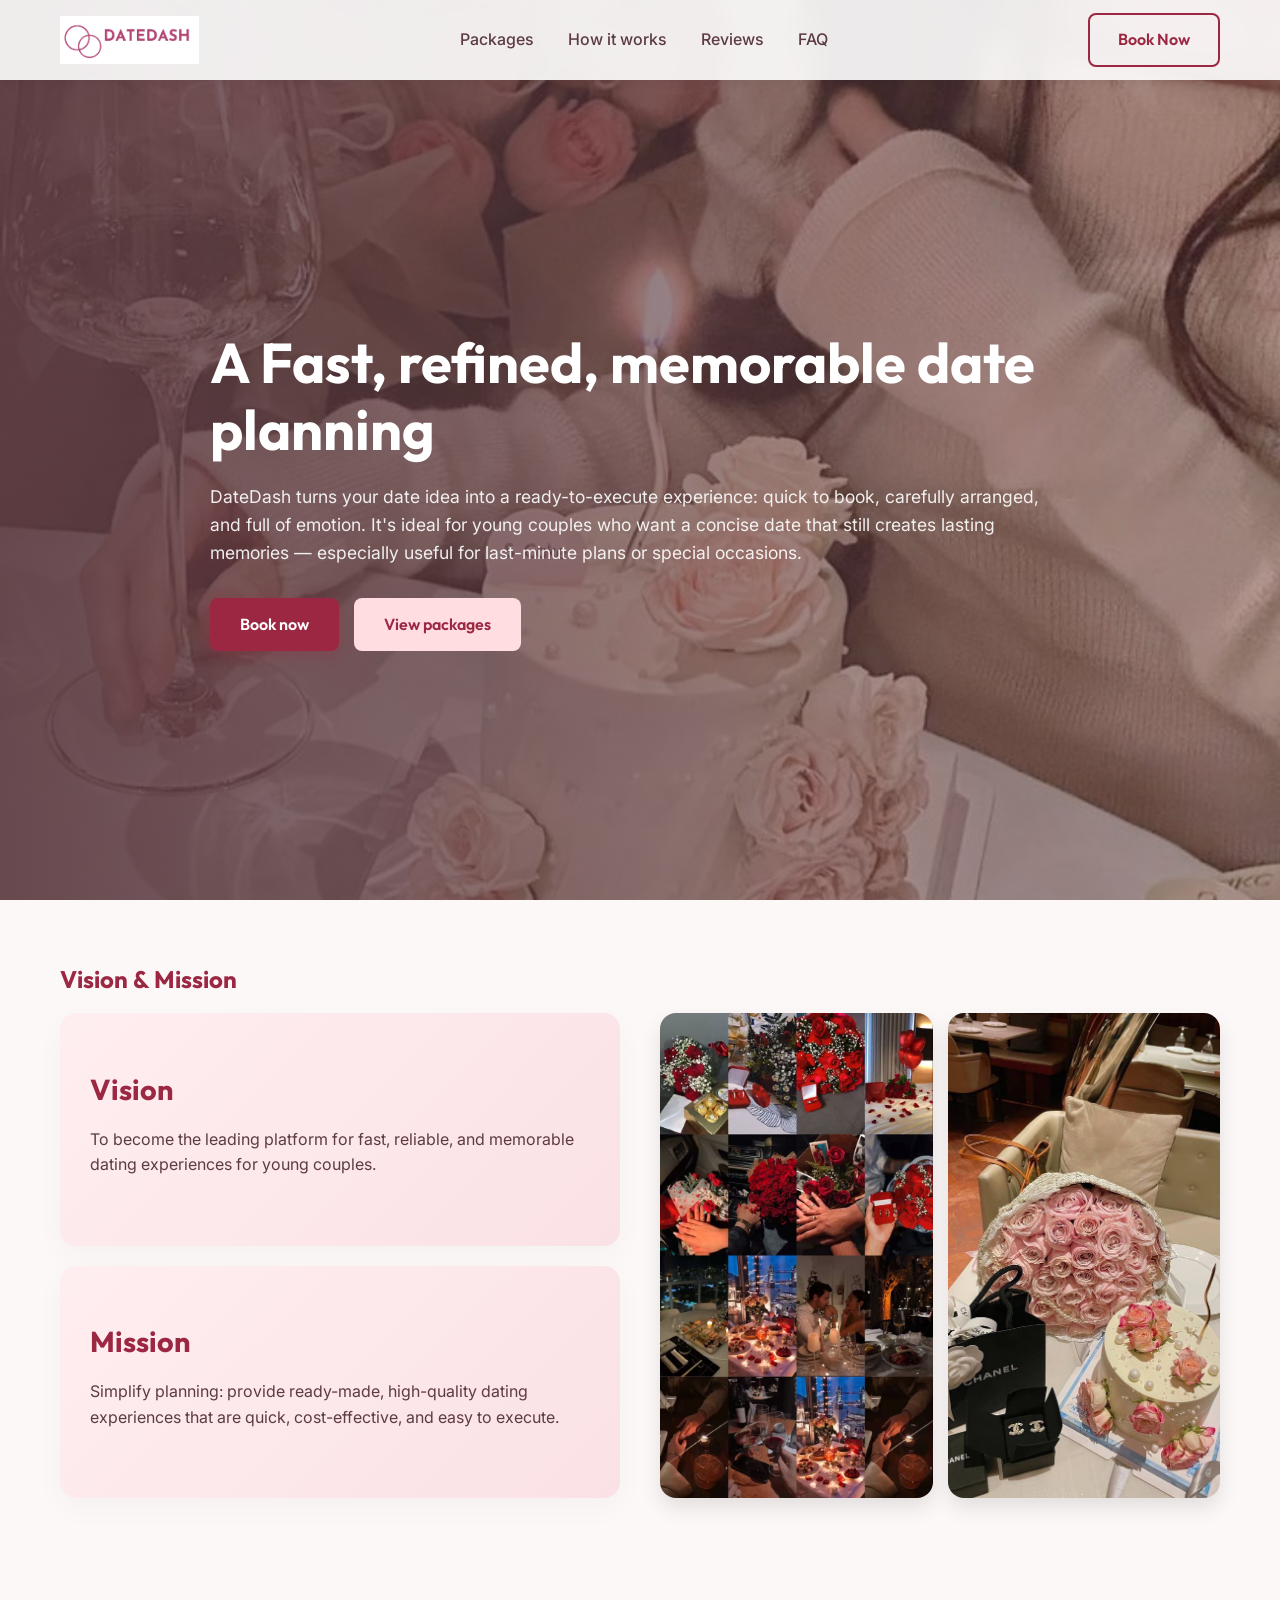
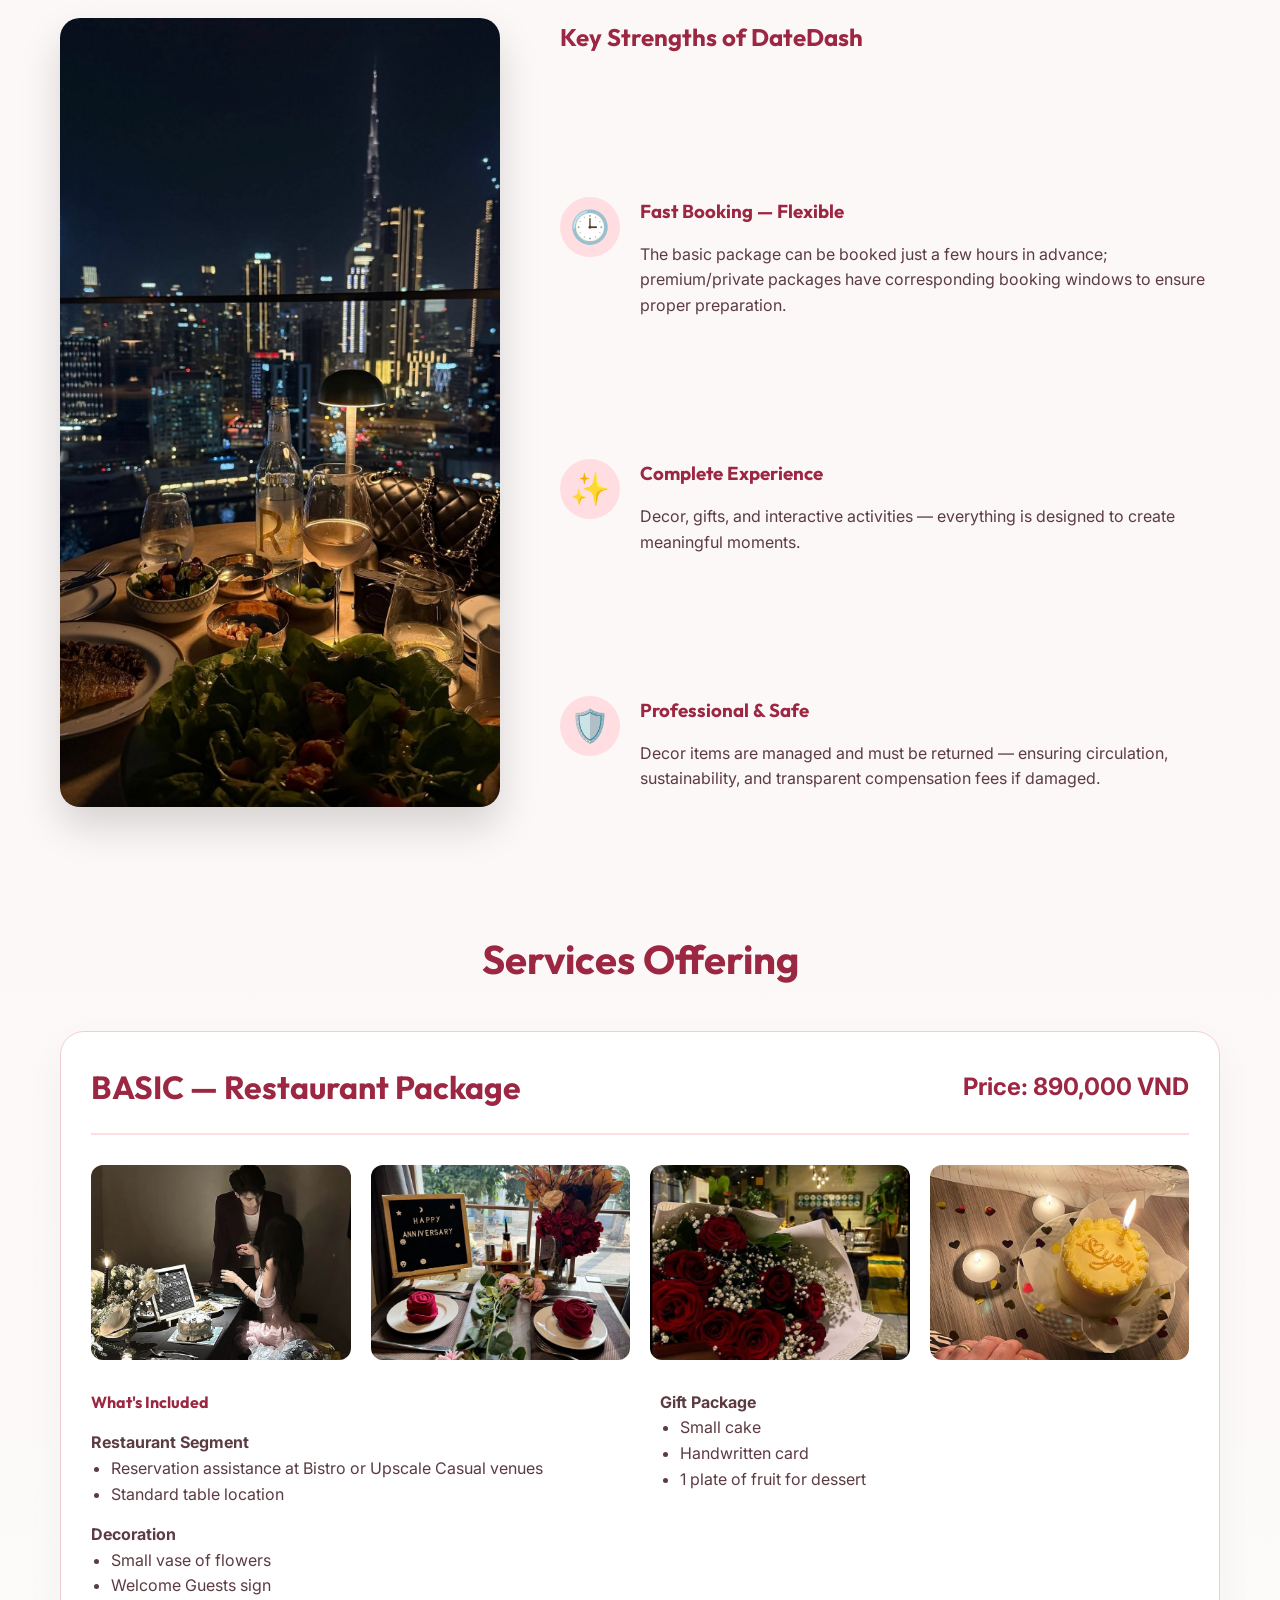
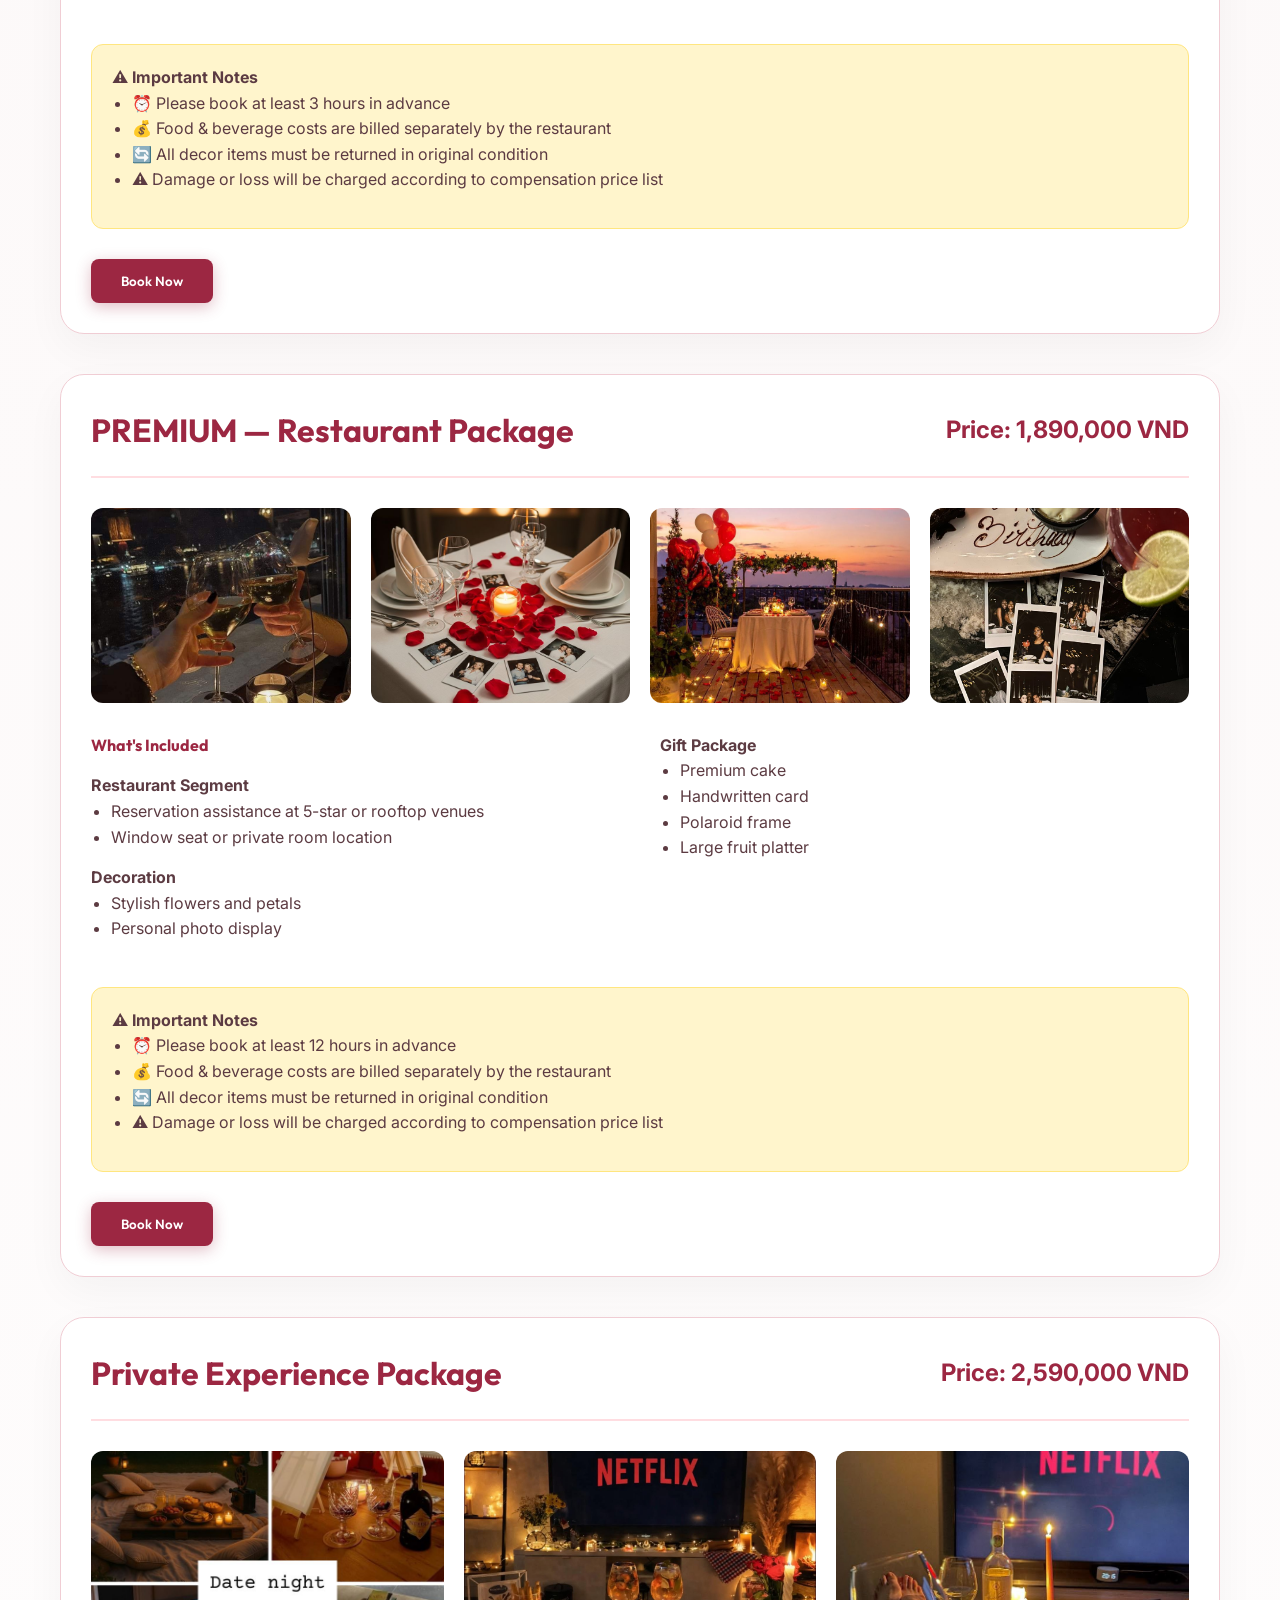
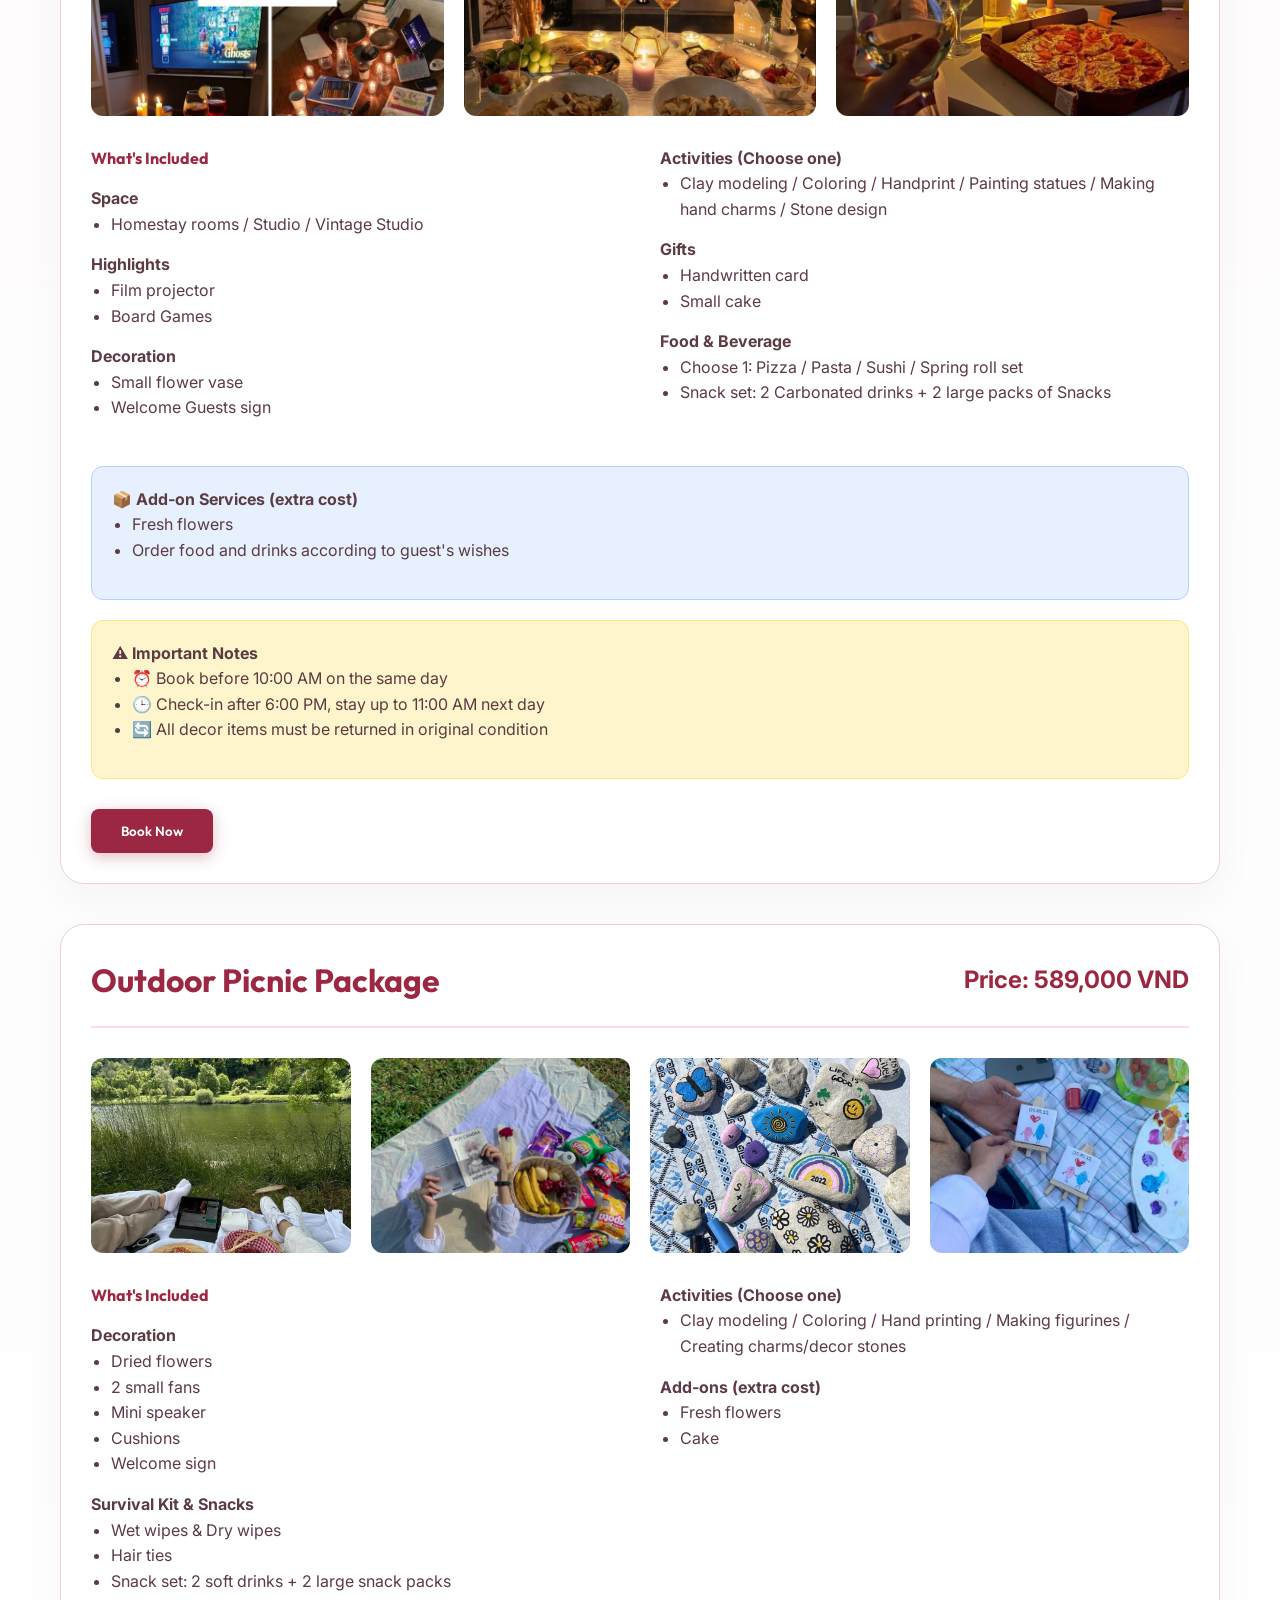
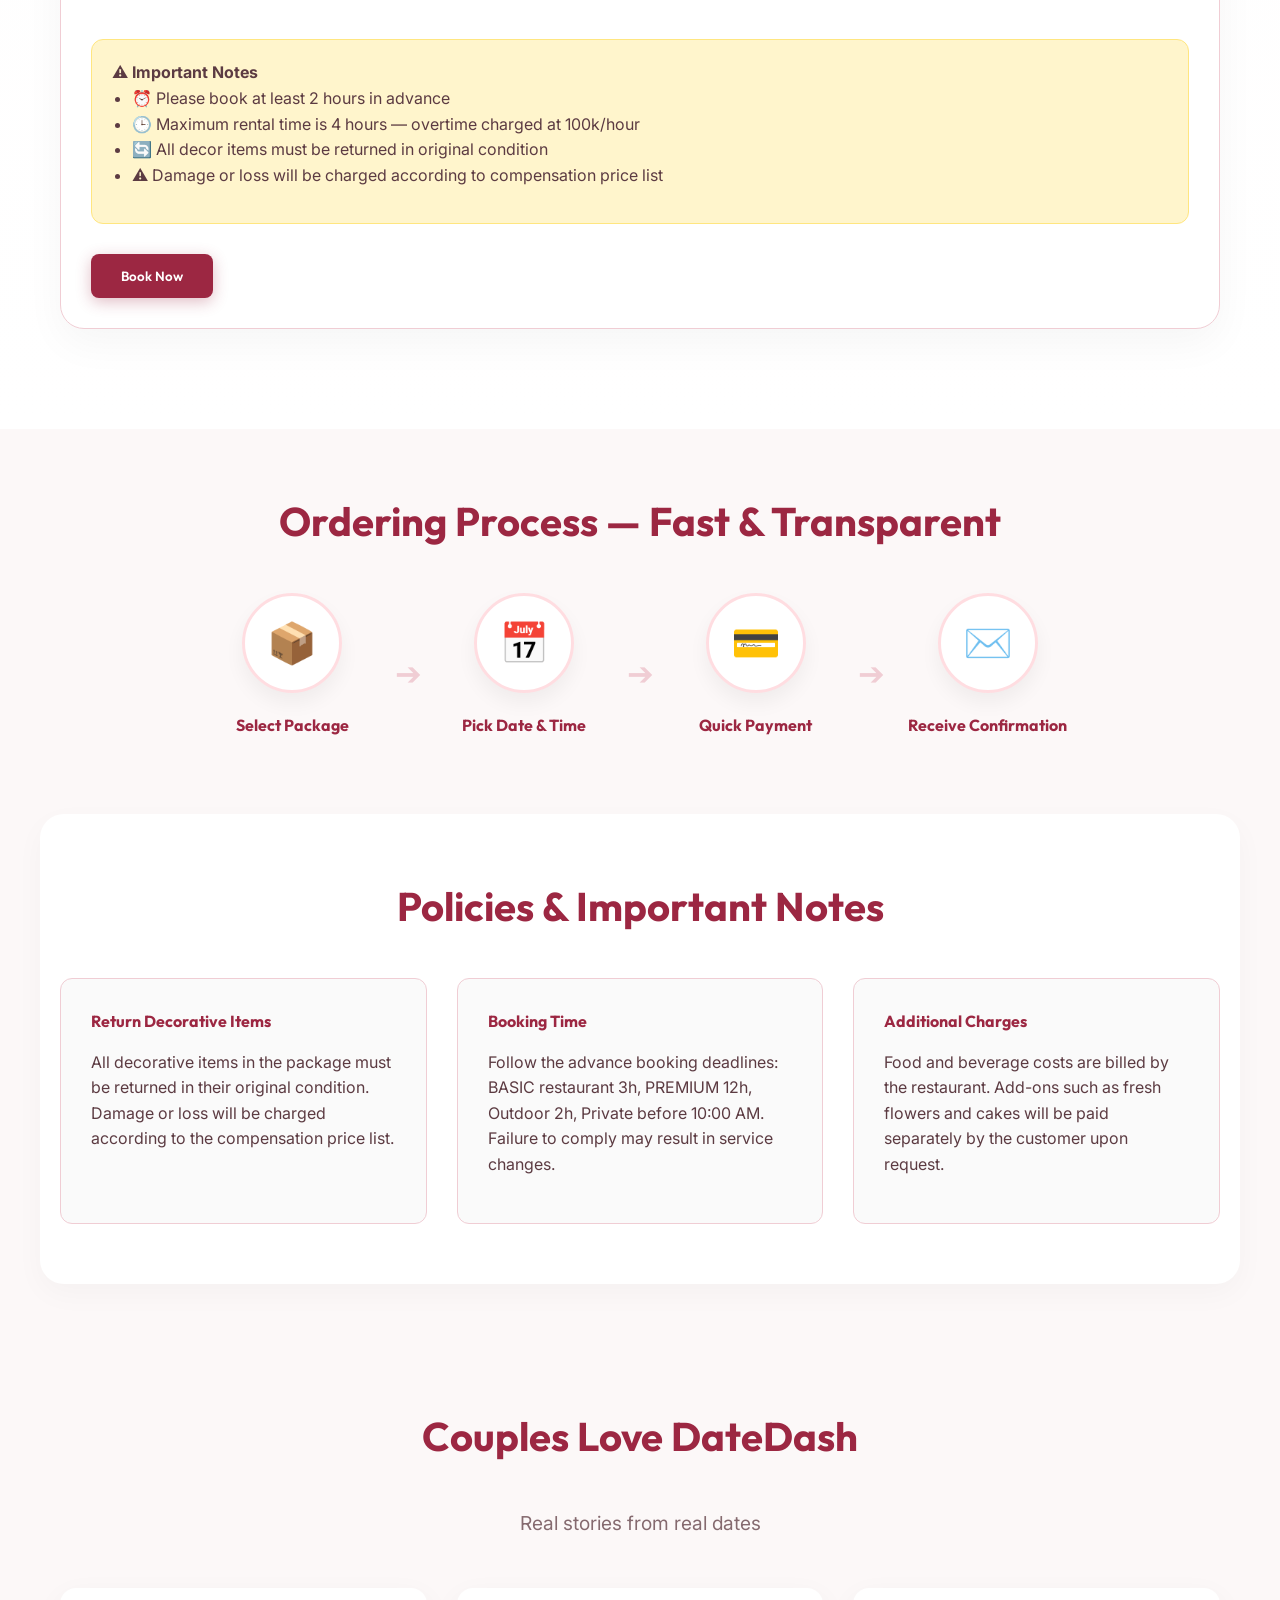
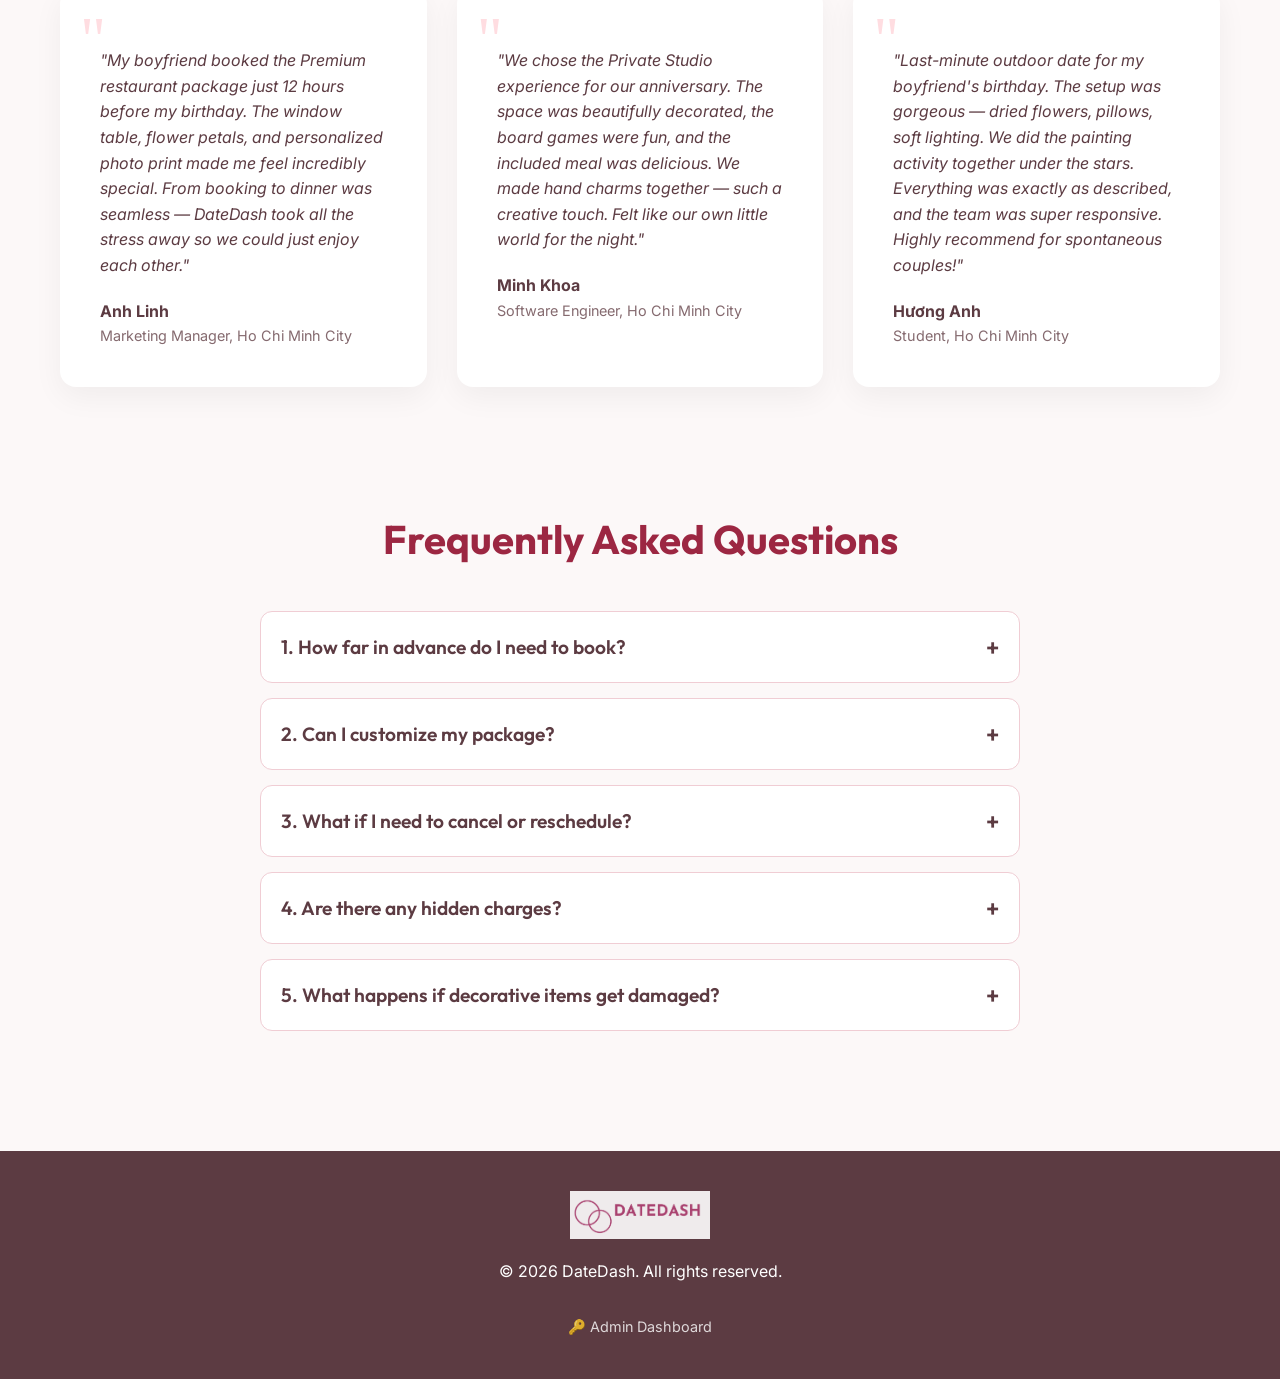
==== admin.html @ a86f118a "Khởi tạo dự án DateDash và cấu hình bảo mật Admin" ====
<!DOCTYPE html>
<html lang="en">
<head>
    <meta charset="UTF-8">
    <meta name="viewport" content="width=device-width, initial-scale=1.0">
    <title>DateDash Admin Dashboard</title>
    <link href="https://fonts.googleapis.com/css2?family=Inter:wght@400;500;600;700&display=swap" rel="stylesheet">
    <link rel="stylesheet" href="admin.css">
    <!-- Password Gate Script - Chạy trước khi render trang -->
    <script>
        (function() {
            const ADMIN_PASSWORD = 'datedash2026';
            const SESSION_KEY = 'dd_admin_auth';
            if (sessionStorage.getItem(SESSION_KEY) !== 'true') {
                const input = prompt('🔑 Nhập mật khẩu Admin:');
                if (input !== ADMIN_PASSWORD) {
                    document.write('<style>body{display:none}</style>');
                    alert('❌ Sai mật khẩu. Truy cập bị từ chối.');
                    window.location.replace('index.html');
                } else {
                    sessionStorage.setItem(SESSION_KEY, 'true');
                }
            }
        })();
    </script>
</head>
<body>

    <!-- Sidebar -->
    <aside class="sidebar">
        <div class="sidebar-header">
            <a href="index.html" style="text-decoration: none; color: inherit; display: flex; align-items: center; gap: 10px;">
                <img src="images/Logo.png" alt="DateDash Logo">
            </a>
        </div>
        <nav class="nav-menu">
            <a href="#" class="nav-item active">📊 Dashboard</a>
            <a href="#" class="nav-item">📅 Bookings</a>
            <a href="#" class="nav-item">🎁 Packages</a>
            <a href="#" class="nav-item">👥 Customers</a>
            <a href="#" class="nav-item">⚙️ Settings</a>
        </nav>
    </aside>

    <!-- Main Wrapper -->
    <main class="main-wrapper">
        <!-- Topbar -->
        <header class="topbar">
            <div class="page-title">Dashboard Overview</div>
            <div class="user-profile">
                <div class="avatar">A</div>
                <span>Admin User</span>
            </div>
        </header>

        <!-- Content -->
        <div class="content">
            <!-- Stats -->
            <div class="stats-grid">
                <div class="stat-card">
                    <div class="stat-title">Total Bookings</div>
                    <div class="stat-value">124</div>
                    <div class="stat-trend">↑ 12% from last month</div>
                </div>
                <div class="stat-card">
                    <div class="stat-title">Revenue (MTD)</div>
                    <div class="stat-value">145.5M ₫</div>
                    <div class="stat-trend">↑ 8% from last month</div>
                </div>
                <div class="stat-card">
                    <div class="stat-title">Pending Requests</div>
                    <div class="stat-value">5</div>
                    <div class="stat-trend" style="color: var(--warning);">Needs attention</div>
                </div>
            </div>

            <!-- Recent Bookings Table -->
            <div class="card">
                <div class="card-header">
                    <h3>Recent Booking Requests</h3>
                    <button class="btn btn-primary">Export CSV</button>
                </div>
                <div class="table-responsive">
                    <table>
                        <thead>
                            <tr>
                                <th>ID</th>
                                <th>Customer</th>
                                <th>Package</th>
                                <th>Date Requested</th>
                                <th>Status</th>
                                <th>Action</th>
                            </tr>
                        </thead>
                        <tbody>
                            <tr>
                                <td>#BK-1042</td>
                                <td><strong>Nguyễn Văn A</strong><br><small>+84 901 234 567</small></td>
                                <td>Premium Restaurant</td>
                                <td>Oct 24, 19:00</td>
                                <td><span class="badge pending">Pending</span></td>
                                <td><button class="btn btn-outline">Review</button></td>
                            </tr>
                            <tr>
                                <td>#BK-1041</td>
                                <td><strong>Trần Thị B</strong><br><small>+84 912 345 678</small></td>
                                <td>Private Experience</td>
                                <td>Oct 23, 18:00</td>
                                <td><span class="badge confirmed">Confirmed</span></td>
                                <td><button class="btn btn-outline">View</button></td>
                            </tr>
                            <tr>
                                <td>#BK-1040</td>
                                <td><strong>Lê Văn C</strong><br><small>+84 987 654 321</small></td>
                                <td>Outdoor Picnic</td>
                                <td>Oct 21, 15:30</td>
                                <td><span class="badge completed">Completed</span></td>
                                <td><button class="btn btn-outline">View</button></td>
                            </tr>
                            <tr>
                                <td>#BK-1039</td>
                                <td><strong>Phạm Thị D</strong><br><small>+84 933 445 566</small></td>
                                <td>Basic Restaurant</td>
                                <td>Oct 20, 19:30</td>
                                <td><span class="badge completed">Completed</span></td>
                                <td><button class="btn btn-outline">View</button></td>
                            </tr>
                        </tbody>
                    </table>
                </div>
            </div>
        </div>
    </main>

</body>
</html>
---- admin.css ----
:root {
    --primary: #9c2742;
    --primary-light: #e04163;
    --secondary: #ffdde1;
    --bg-light: #f9f9f9;
    --bg-dark: #1e1e2d;
    --text-main: #333;
    --text-muted: #888;
    --white: #ffffff;
    --border: #eaedf1;
    --font: 'Inter', sans-serif;
    --success: #28a745;
    --warning: #ffc107;
}

* { margin: 0; padding: 0; box-sizing: border-box; }
body { font-family: var(--font); background-color: var(--bg-light); color: var(--text-main); display: flex; height: 100vh; overflow: hidden; }

/* Sidebar */
.sidebar { width: 260px; background-color: var(--white); border-right: 1px solid var(--border); display: flex; flex-direction: column; }
.sidebar-header { padding: 20px; border-bottom: 1px solid var(--border); display: flex; align-items: center; gap: 10px; font-weight: 700; color: var(--primary); font-size: 1.2rem; }
.sidebar-header img { height: 32px; }
.nav-menu { padding: 20px 0; flex: 1; overflow-y: auto; }
.nav-item { padding: 12px 20px; display: flex; align-items: center; gap: 15px; color: var(--text-muted); text-decoration: none; transition: 0.3s; font-weight: 500; }
.nav-item:hover, .nav-item.active { background-color: var(--secondary); color: var(--primary); border-right: 3px solid var(--primary); }

/* Main Content */
.main-wrapper { flex: 1; display: flex; flex-direction: column; overflow: hidden; }
.topbar { height: 70px; background-color: var(--white); border-bottom: 1px solid var(--border); display: flex; align-items: center; justify-content: space-between; padding: 0 30px; }
.page-title { font-size: 1.3rem; font-weight: 600; }
.user-profile { display: flex; align-items: center; gap: 10px; font-weight: 500; }
.avatar { width: 36px; height: 36px; border-radius: 50%; background-color: var(--primary); color: var(--white); display: flex; align-items: center; justify-content: center; font-weight: bold; }

.content { flex: 1; padding: 30px; overflow-y: auto; }

/* Stats Cards */
.stats-grid { display: grid; grid-template-columns: repeat(auto-fit, minmax(240px, 1fr)); gap: 20px; margin-bottom: 30px; }
.stat-card { background: var(--white); padding: 25px; border-radius: 12px; box-shadow: 0 5px 15px rgba(0,0,0,0.02); border: 1px solid var(--border); }
.stat-title { color: var(--text-muted); font-size: 0.9rem; margin-bottom: 10px; font-weight: 500; text-transform: uppercase; letter-spacing: 0.5px; }
.stat-value { font-size: 2rem; font-weight: 700; color: var(--primary); }
.stat-trend { font-size: 0.85rem; color: var(--success); margin-top: 10px; display: flex; align-items: center; gap: 5px; }

/* Tables */
.card { background: var(--white); border-radius: 12px; box-shadow: 0 5px 15px rgba(0,0,0,0.02); border: 1px solid var(--border); overflow: hidden; }
.card-header { padding: 20px 25px; border-bottom: 1px solid var(--border); display: flex; justify-content: space-between; align-items: center; }
.card-header h3 { font-size: 1.1rem; font-weight: 600; color: var(--text-main); }
.table-responsive { width: 100%; overflow-x: auto; }
table { width: 100%; border-collapse: collapse; }
th, td { padding: 15px 25px; text-align: left; border-bottom: 1px solid var(--border); }
th { font-size: 0.85rem; text-transform: uppercase; color: var(--text-muted); font-weight: 600; letter-spacing: 0.5px; background-color: #fafbfc; }
td { font-size: 0.95rem; }
tr:last-child td { border-bottom: none; }
tr:hover { background-color: #fafbfc; }

/* Status Badges */
.badge { padding: 5px 10px; border-radius: 20px; font-size: 0.8rem; font-weight: 600; }
.badge.pending { background-color: #fff3cd; color: #856404; }
.badge.confirmed { background-color: #d4edda; color: #155724; }
.badge.completed { background-color: #cce5ff; color: #004085; }

/* Buttons */
.btn { padding: 8px 15px; border-radius: 6px; font-family: var(--font); font-weight: 500; cursor: pointer; border: none; font-size: 0.85rem; transition: 0.2s; }
.btn-primary { background-color: var(--primary); color: var(--white); }
.btn-primary:hover { background-color: var(--primary-light); }
.btn-outline { background-color: transparent; border: 1px solid var(--border); color: var(--text-main); }
.btn-outline:hover { background-color: var(--bg-light); }
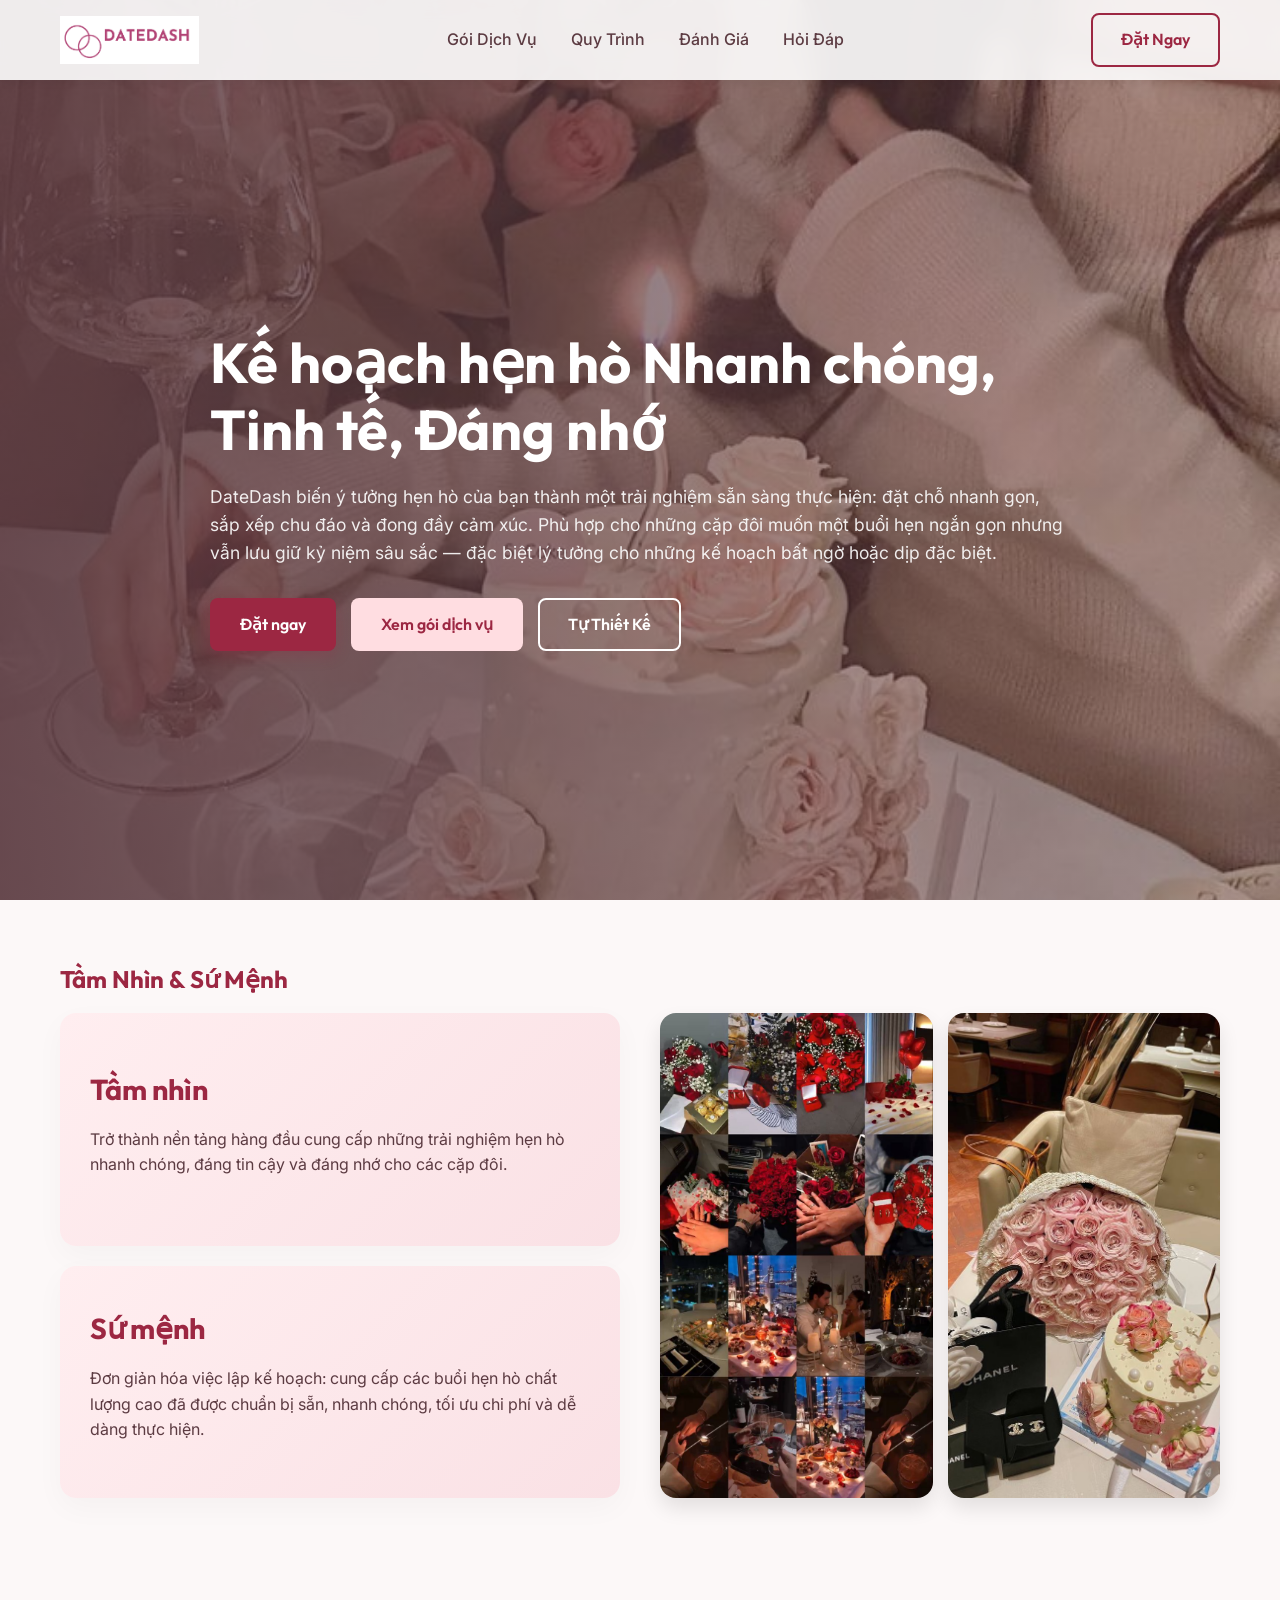
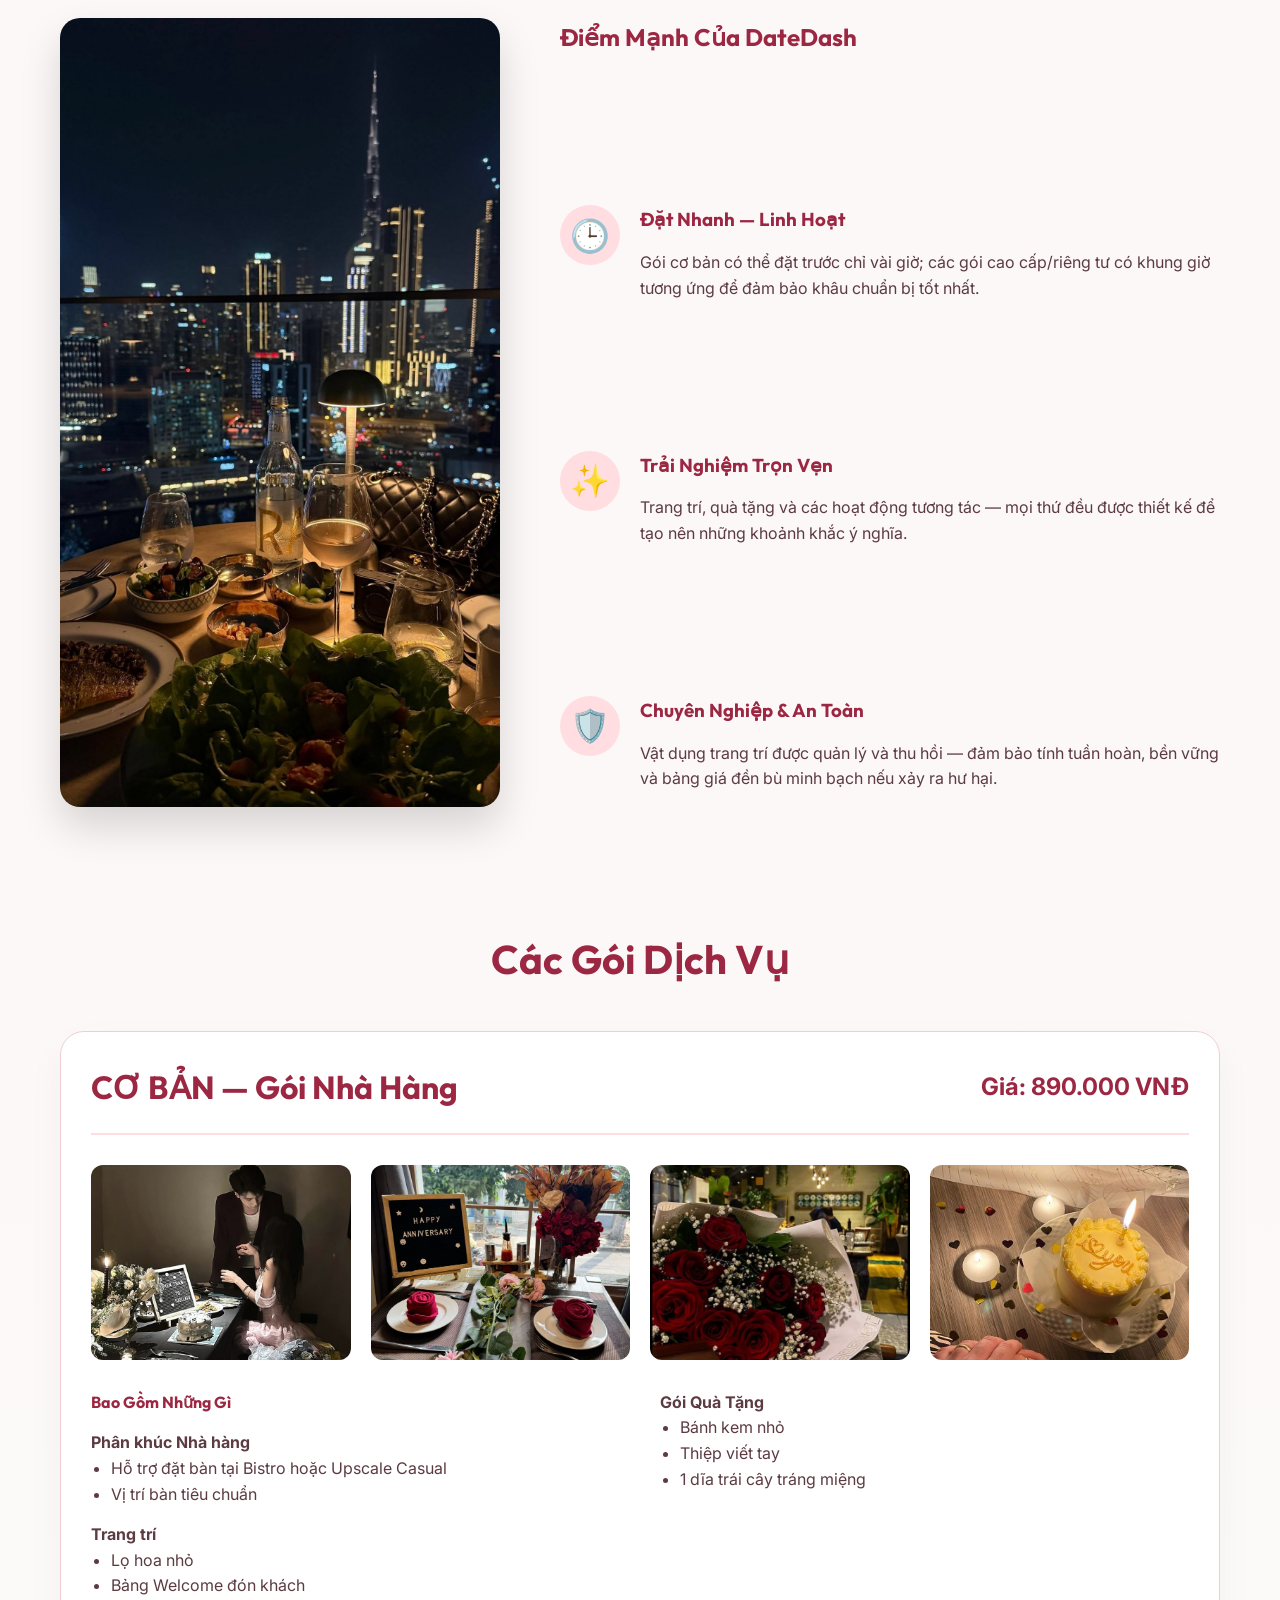
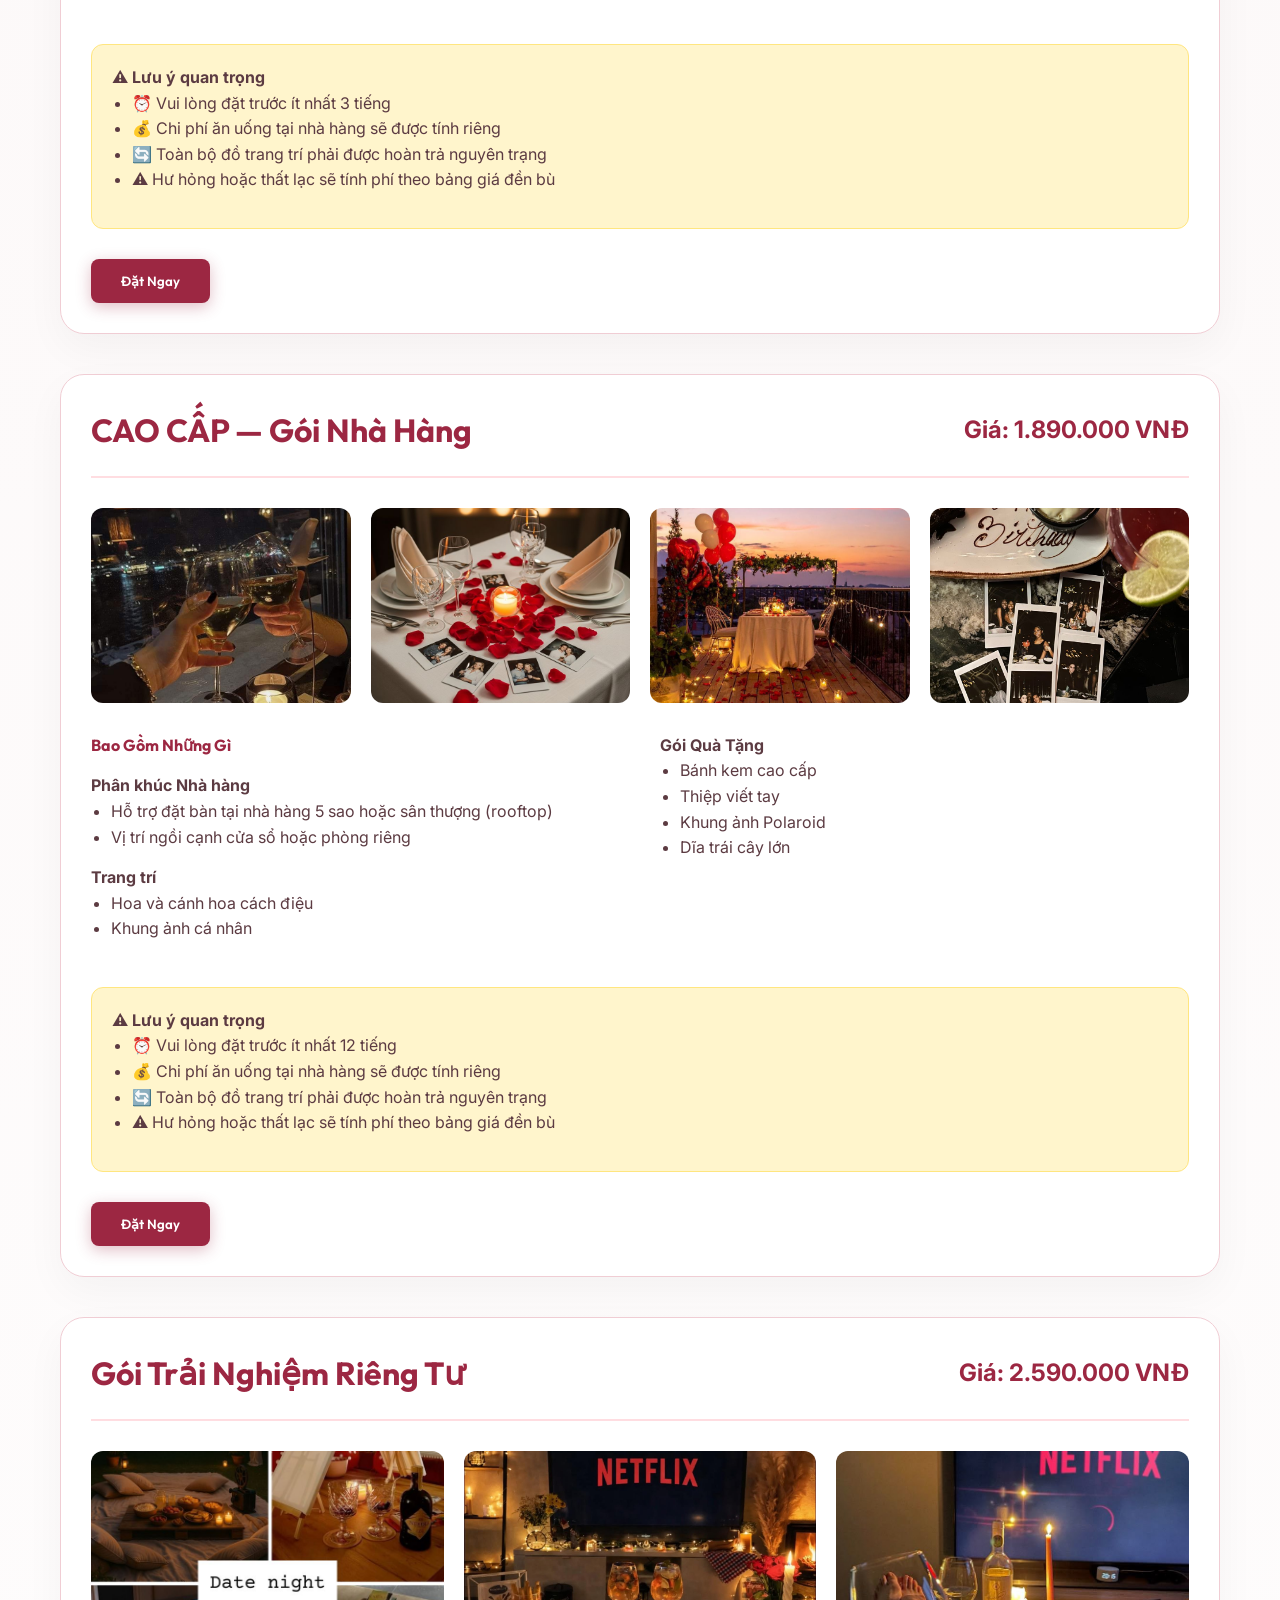
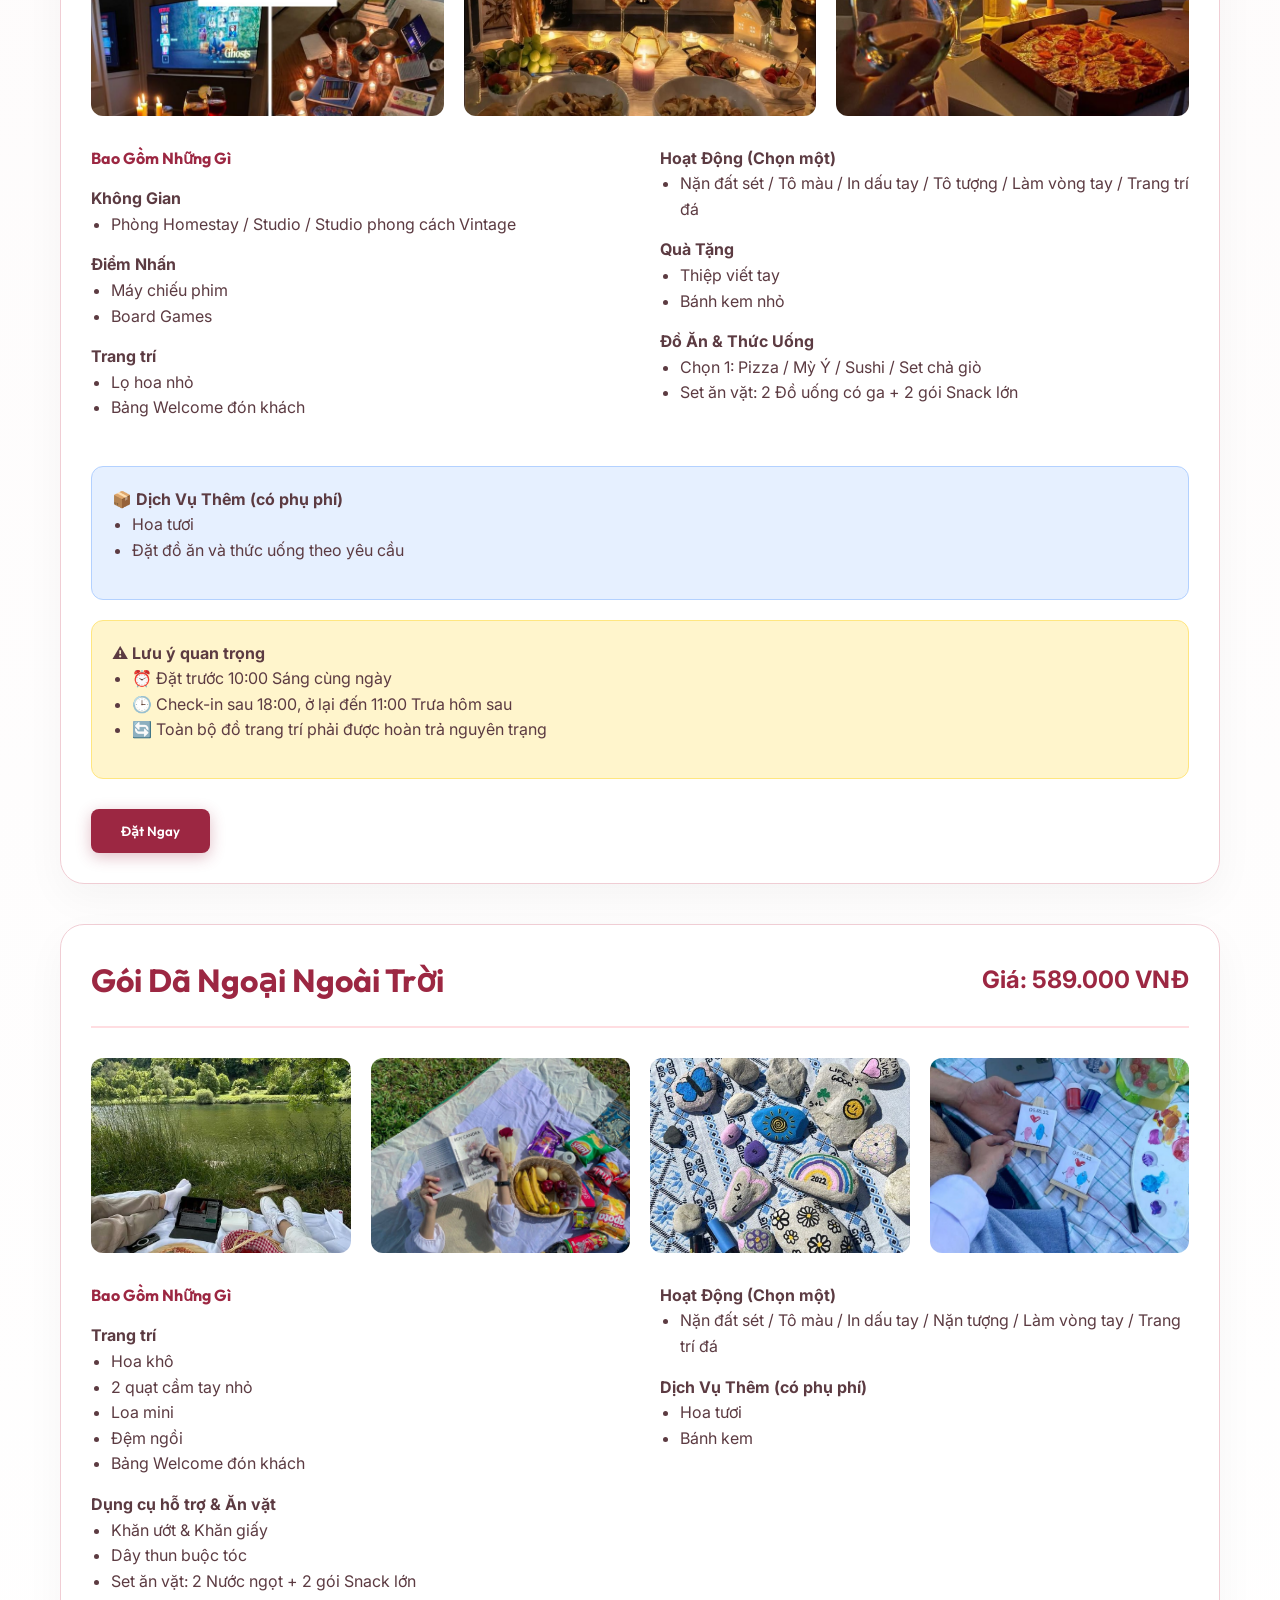
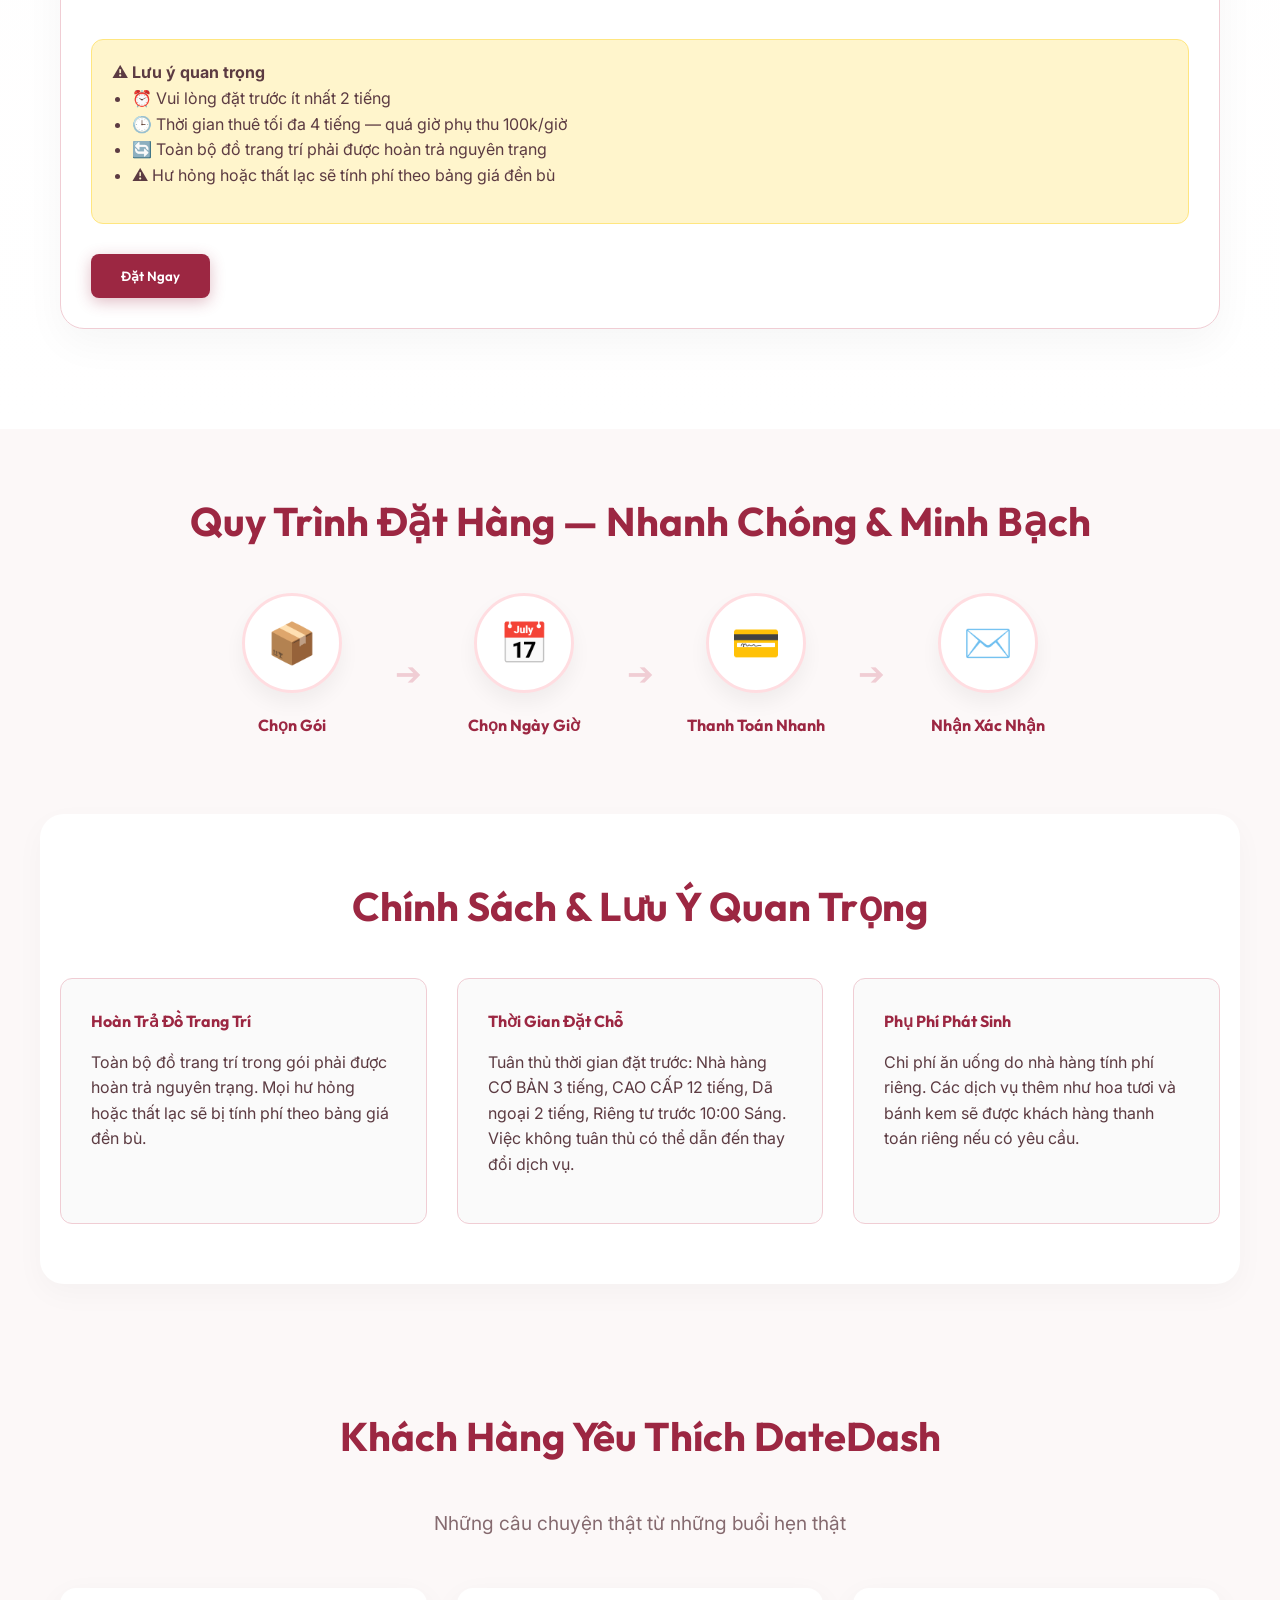
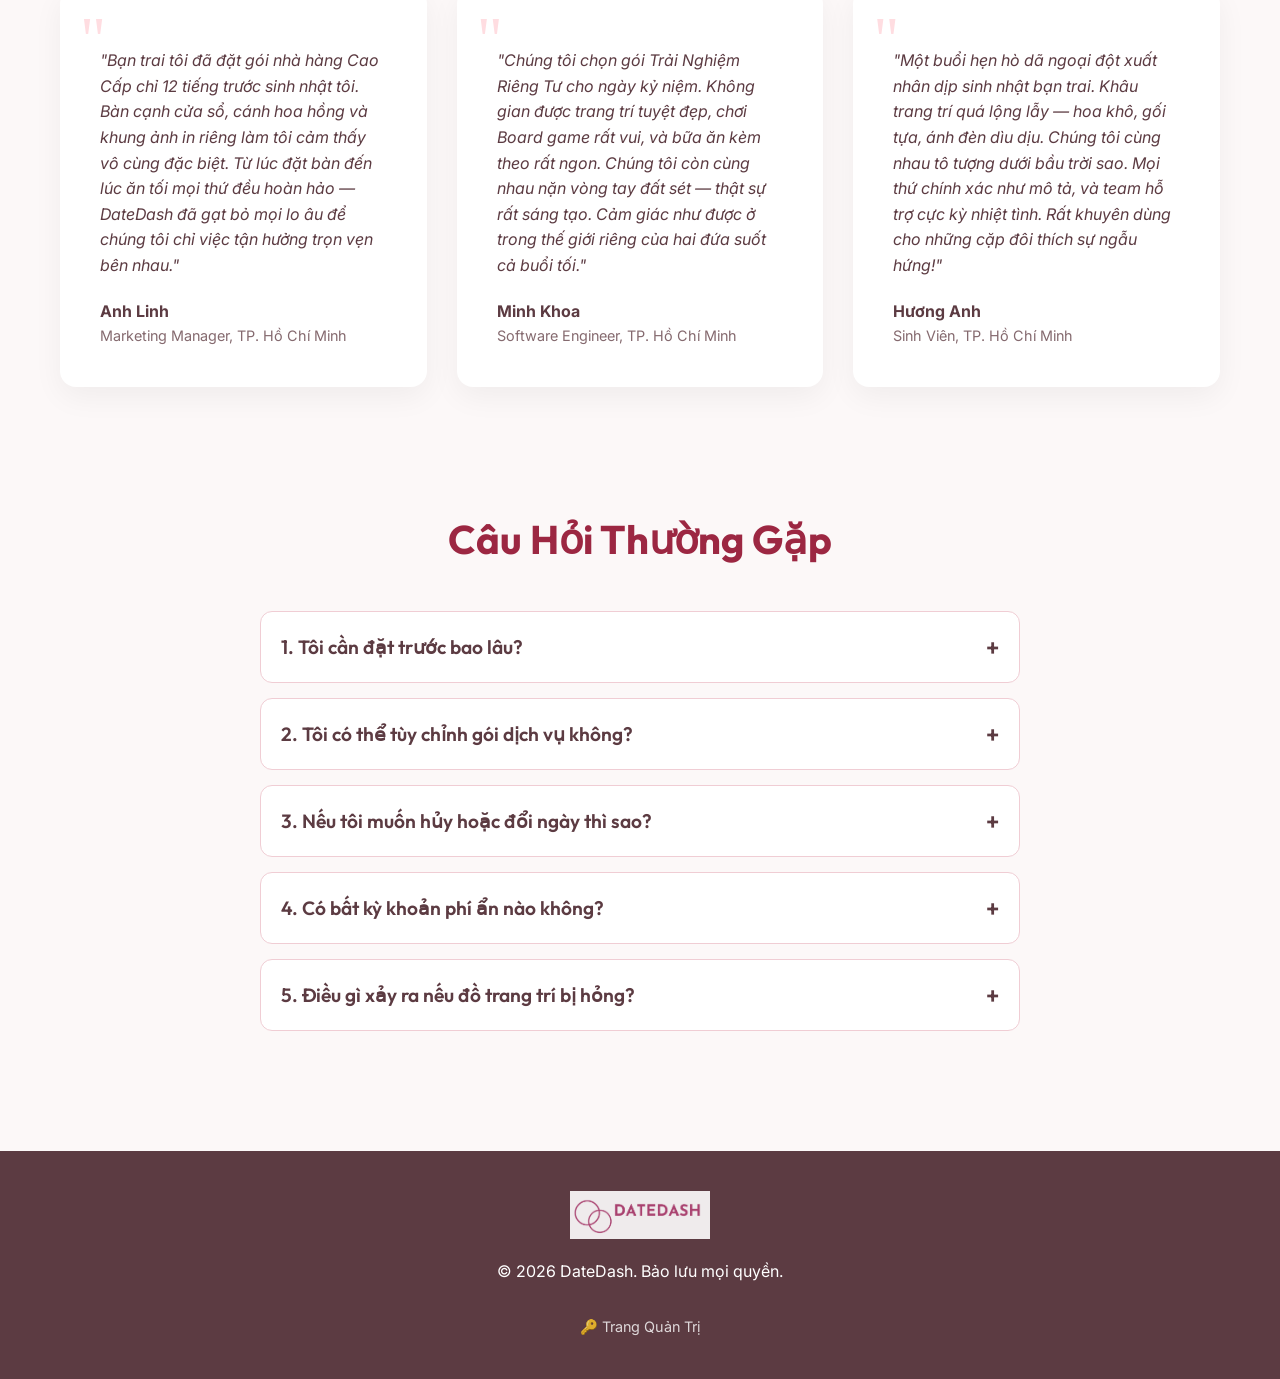
==== commit 82a3d583: "feat: Translate website content to Vietnamese" ====
--- a/admin.html
+++ b/admin.html
@@ -1,9 +1,9 @@
 <!DOCTYPE html>
-<html lang="en">
+<html lang="vi">
 <head>
     <meta charset="UTF-8">
     <meta name="viewport" content="width=device-width, initial-scale=1.0">
-    <title>DateDash Admin Dashboard</title>
+    <title>DateDash - Trang Quản Trị</title>
     <link href="https://fonts.googleapis.com/css2?family=Inter:wght@400;500;600;700&display=swap" rel="stylesheet">
     <link rel="stylesheet" href="admin.css">
     <!-- Password Gate Script - Chạy trước khi render trang -->
@@ -34,11 +34,11 @@
             </a>
         </div>
         <nav class="nav-menu">
-            <a href="#" class="nav-item active">📊 Dashboard</a>
-            <a href="#" class="nav-item">📅 Bookings</a>
-            <a href="#" class="nav-item">🎁 Packages</a>
-            <a href="#" class="nav-item">👥 Customers</a>
-            <a href="#" class="nav-item">⚙️ Settings</a>
+            <a href="#" class="nav-item active">📊 Tổng Quan</a>
+            <a href="#" class="nav-item">📅 Đơn Đặt</a>
+            <a href="#" class="nav-item">🎁 Gói Dịch Vụ</a>
+            <a href="#" class="nav-item">👥 Khách Hàng</a>
+            <a href="#" class="nav-item">⚙️ Cài Đặt</a>
         </nav>
     </aside>
 
@@ -46,7 +46,7 @@
     <main class="main-wrapper">
         <!-- Topbar -->
         <header class="topbar">
-            <div class="page-title">Dashboard Overview</div>
+            <div class="page-title">Tổng Quan Hệ Thống</div>
             <div class="user-profile">
                 <div class="avatar">A</div>
                 <span>Admin User</span>
@@ -58,72 +58,72 @@
             <!-- Stats -->
             <div class="stats-grid">
                 <div class="stat-card">
-                    <div class="stat-title">Total Bookings</div>
+                    <div class="stat-title">Tổng Số Đơn</div>
                     <div class="stat-value">124</div>
-                    <div class="stat-trend">↑ 12% from last month</div>
+                    <div class="stat-trend">↑ 12% so với tháng trước</div>
                 </div>
                 <div class="stat-card">
-                    <div class="stat-title">Revenue (MTD)</div>
+                    <div class="stat-title">Doanh Thu (Tháng này)</div>
                     <div class="stat-value">145.5M ₫</div>
-                    <div class="stat-trend">↑ 8% from last month</div>
+                    <div class="stat-trend">↑ 8% so với tháng trước</div>
                 </div>
                 <div class="stat-card">
-                    <div class="stat-title">Pending Requests</div>
+                    <div class="stat-title">Yêu Cầu Chờ Xử Lý</div>
                     <div class="stat-value">5</div>
-                    <div class="stat-trend" style="color: var(--warning);">Needs attention</div>
+                    <div class="stat-trend" style="color: var(--warning);">Cần chú ý</div>
                 </div>
             </div>
 
             <!-- Recent Bookings Table -->
             <div class="card">
                 <div class="card-header">
-                    <h3>Recent Booking Requests</h3>
-                    <button class="btn btn-primary">Export CSV</button>
+                    <h3>Yêu Cầu Đặt Chỗ Gần Đây</h3>
+                    <button class="btn btn-primary">Xuất CSV</button>
                 </div>
                 <div class="table-responsive">
                     <table>
                         <thead>
                             <tr>
-                                <th>ID</th>
-                                <th>Customer</th>
-                                <th>Package</th>
-                                <th>Date Requested</th>
-                                <th>Status</th>
-                                <th>Action</th>
+                                <th>Mã Đơn</th>
+                                <th>Khách Hàng</th>
+                                <th>Gói Dịch Vụ</th>
+                                <th>Ngày Đặt</th>
+                                <th>Trạng Thái</th>
+                                <th>Thao Tác</th>
                             </tr>
                         </thead>
                         <tbody>
                             <tr>
                                 <td>#BK-1042</td>
                                 <td><strong>Nguyễn Văn A</strong><br><small>+84 901 234 567</small></td>
-                                <td>Premium Restaurant</td>
+                                <td>Nhà Hàng Cao Cấp</td>
                                 <td>Oct 24, 19:00</td>
-                                <td><span class="badge pending">Pending</span></td>
-                                <td><button class="btn btn-outline">Review</button></td>
+                                <td><span class="badge pending">Chờ Duyệt</span></td>
+                                <td><button class="btn btn-outline">Xem Xét</button></td>
                             </tr>
                             <tr>
                                 <td>#BK-1041</td>
                                 <td><strong>Trần Thị B</strong><br><small>+84 912 345 678</small></td>
-                                <td>Private Experience</td>
+                                <td>Trải Nghiệm Riêng Tư</td>
                                 <td>Oct 23, 18:00</td>
-                                <td><span class="badge confirmed">Confirmed</span></td>
-                                <td><button class="btn btn-outline">View</button></td>
+                                <td><span class="badge confirmed">Đã Xác Nhận</span></td>
+                                <td><button class="btn btn-outline">Xem</button></td>
                             </tr>
                             <tr>
                                 <td>#BK-1040</td>
                                 <td><strong>Lê Văn C</strong><br><small>+84 987 654 321</small></td>
-                                <td>Outdoor Picnic</td>
+                                <td>Dã Ngoại Ngoài Trời</td>
                                 <td>Oct 21, 15:30</td>
-                                <td><span class="badge completed">Completed</span></td>
-                                <td><button class="btn btn-outline">View</button></td>
+                                <td><span class="badge completed">Hoàn Thành</span></td>
+                                <td><button class="btn btn-outline">Xem</button></td>
                             </tr>
                             <tr>
                                 <td>#BK-1039</td>
                                 <td><strong>Phạm Thị D</strong><br><small>+84 933 445 566</small></td>
-                                <td>Basic Restaurant</td>
+                                <td>Nhà Hàng Cơ Bản</td>
                                 <td>Oct 20, 19:30</td>
-                                <td><span class="badge completed">Completed</span></td>
-                                <td><button class="btn btn-outline">View</button></td>
+                                <td><span class="badge completed">Hoàn Thành</span></td>
+                                <td><button class="btn btn-outline">Xem</button></td>
                             </tr>
                         </tbody>
                     </table>
